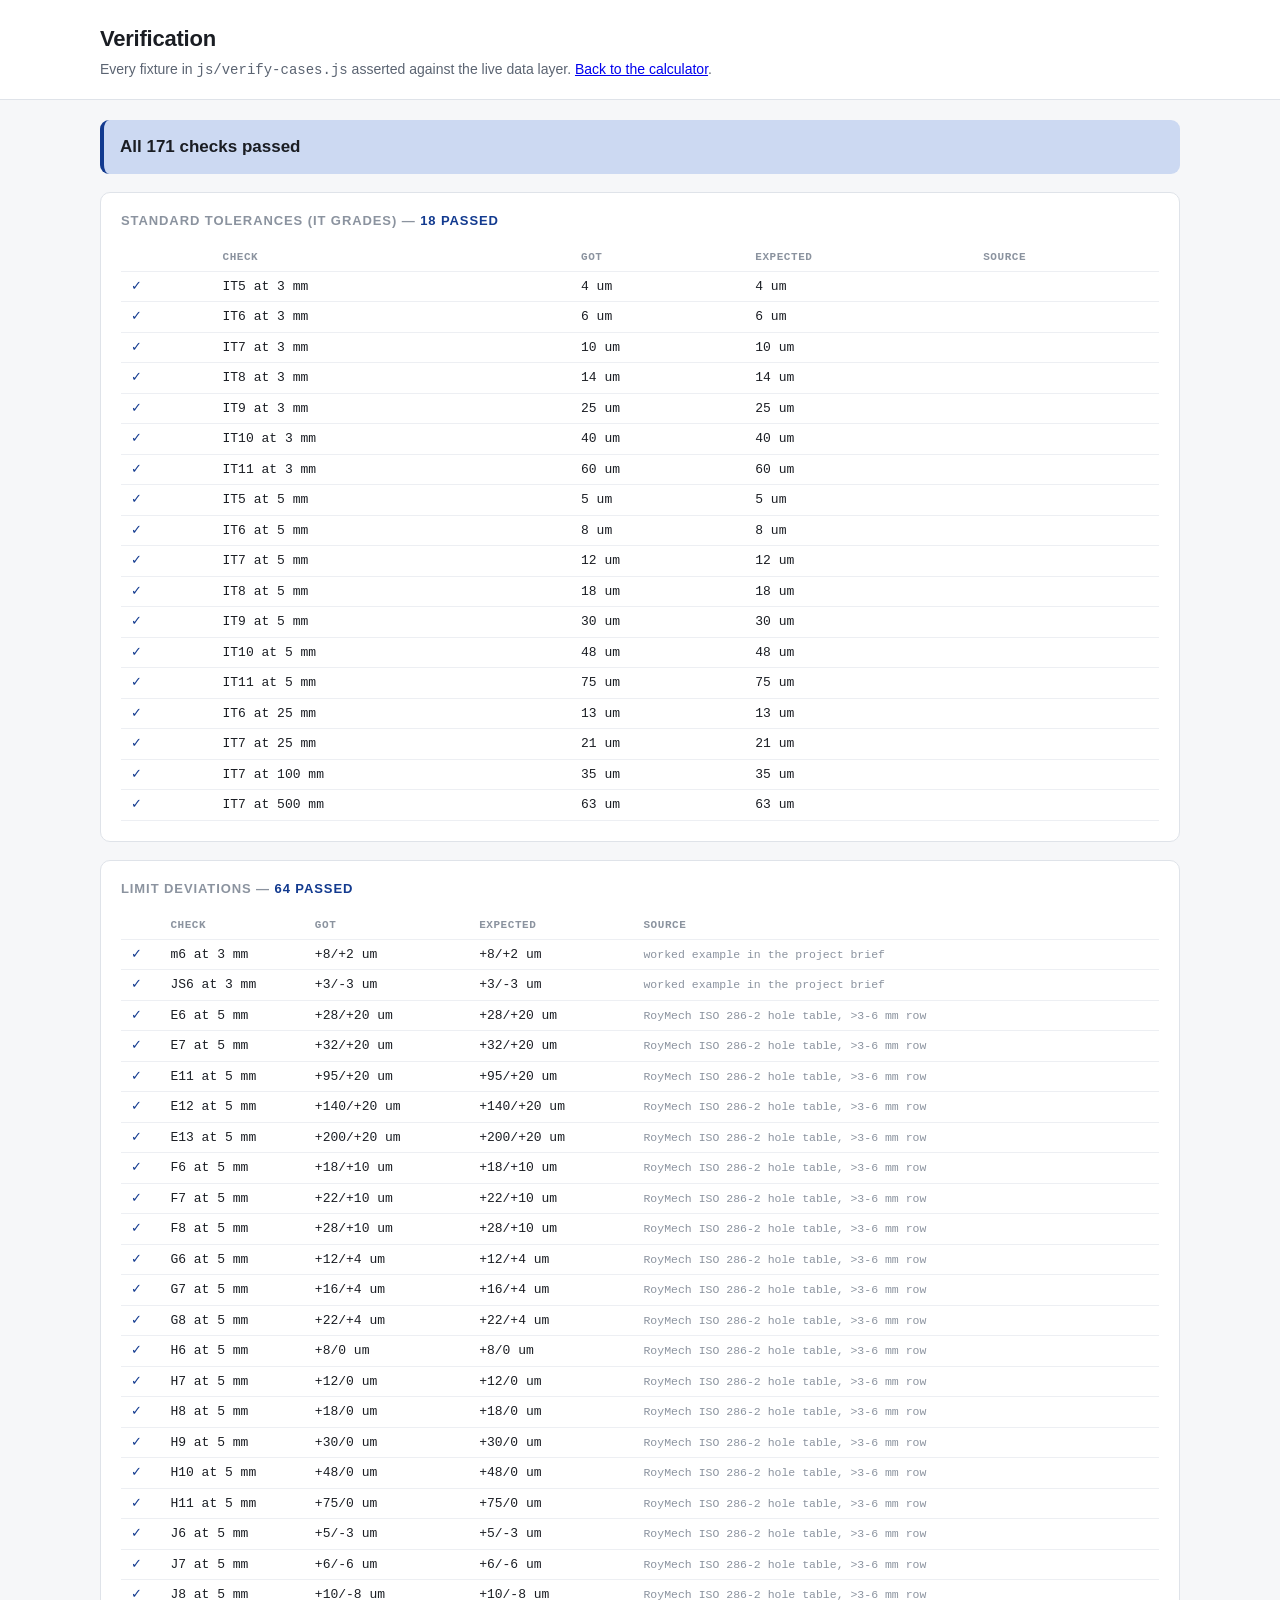
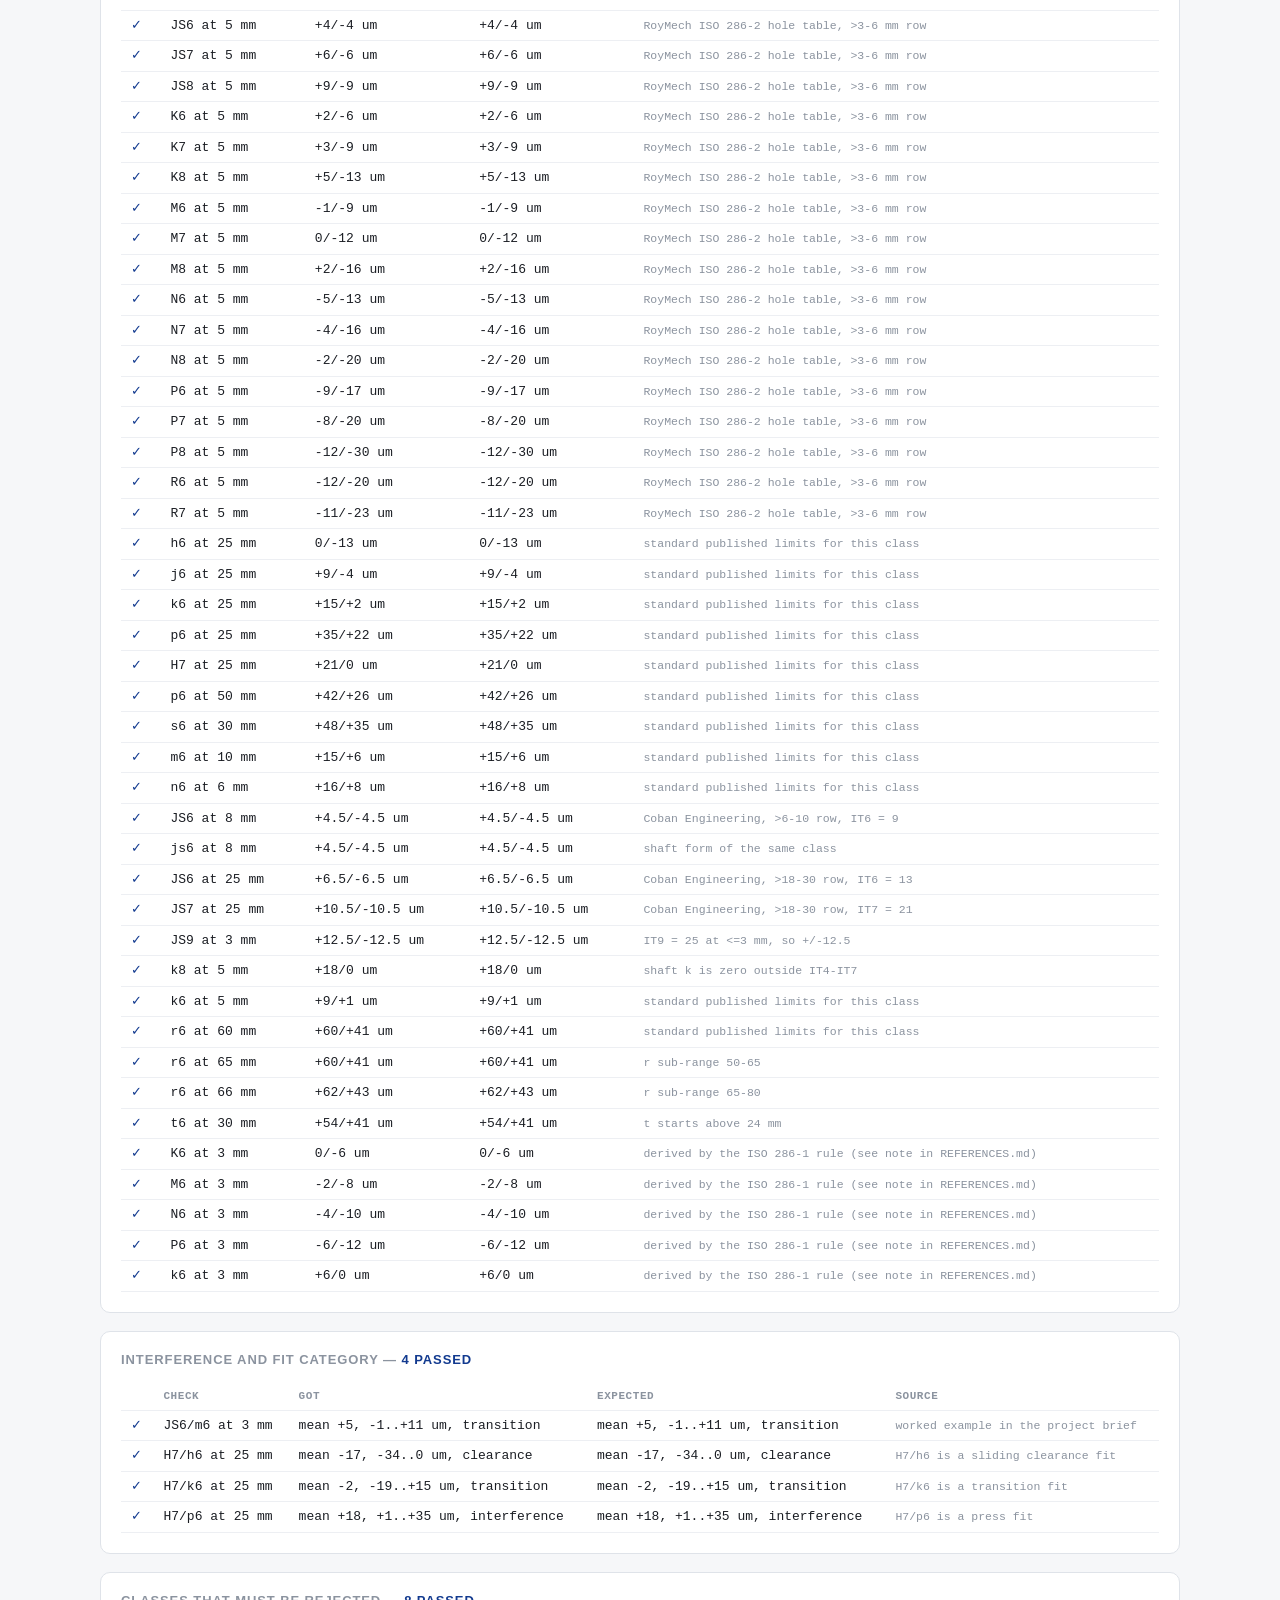
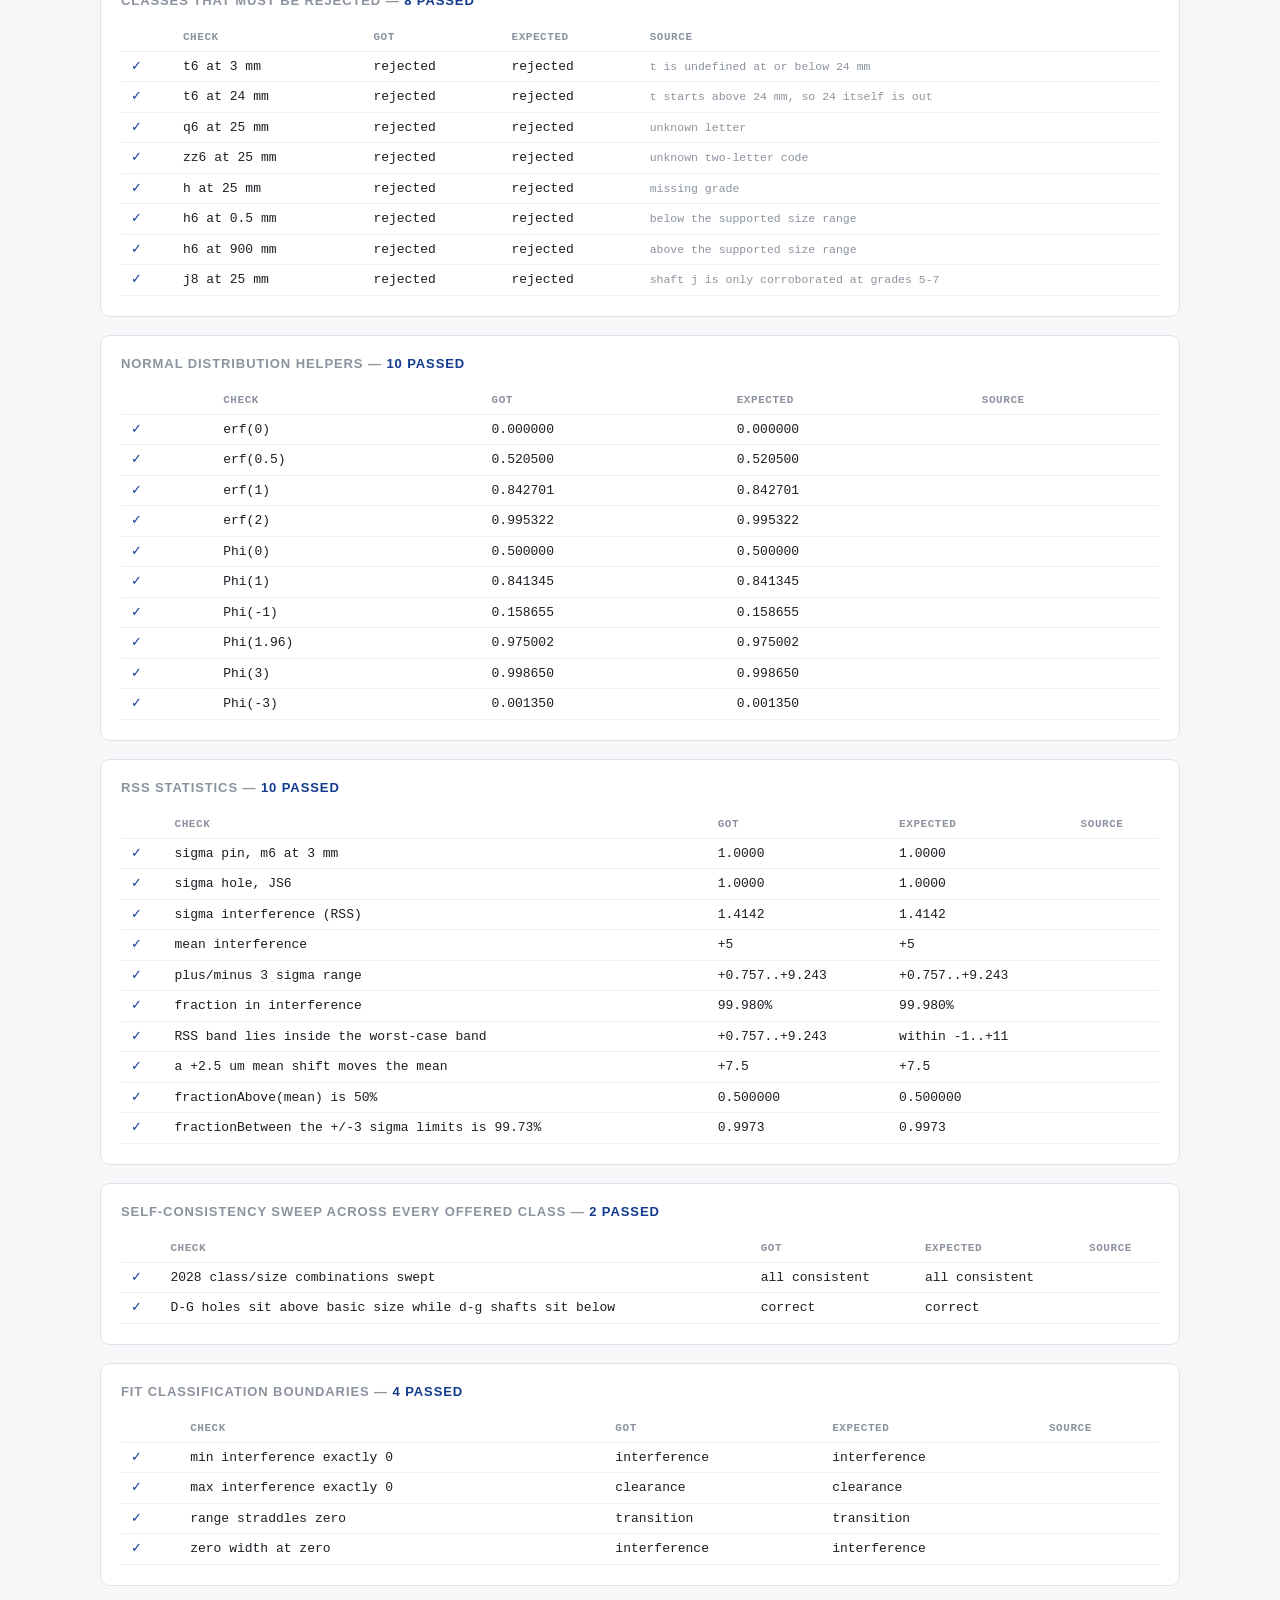
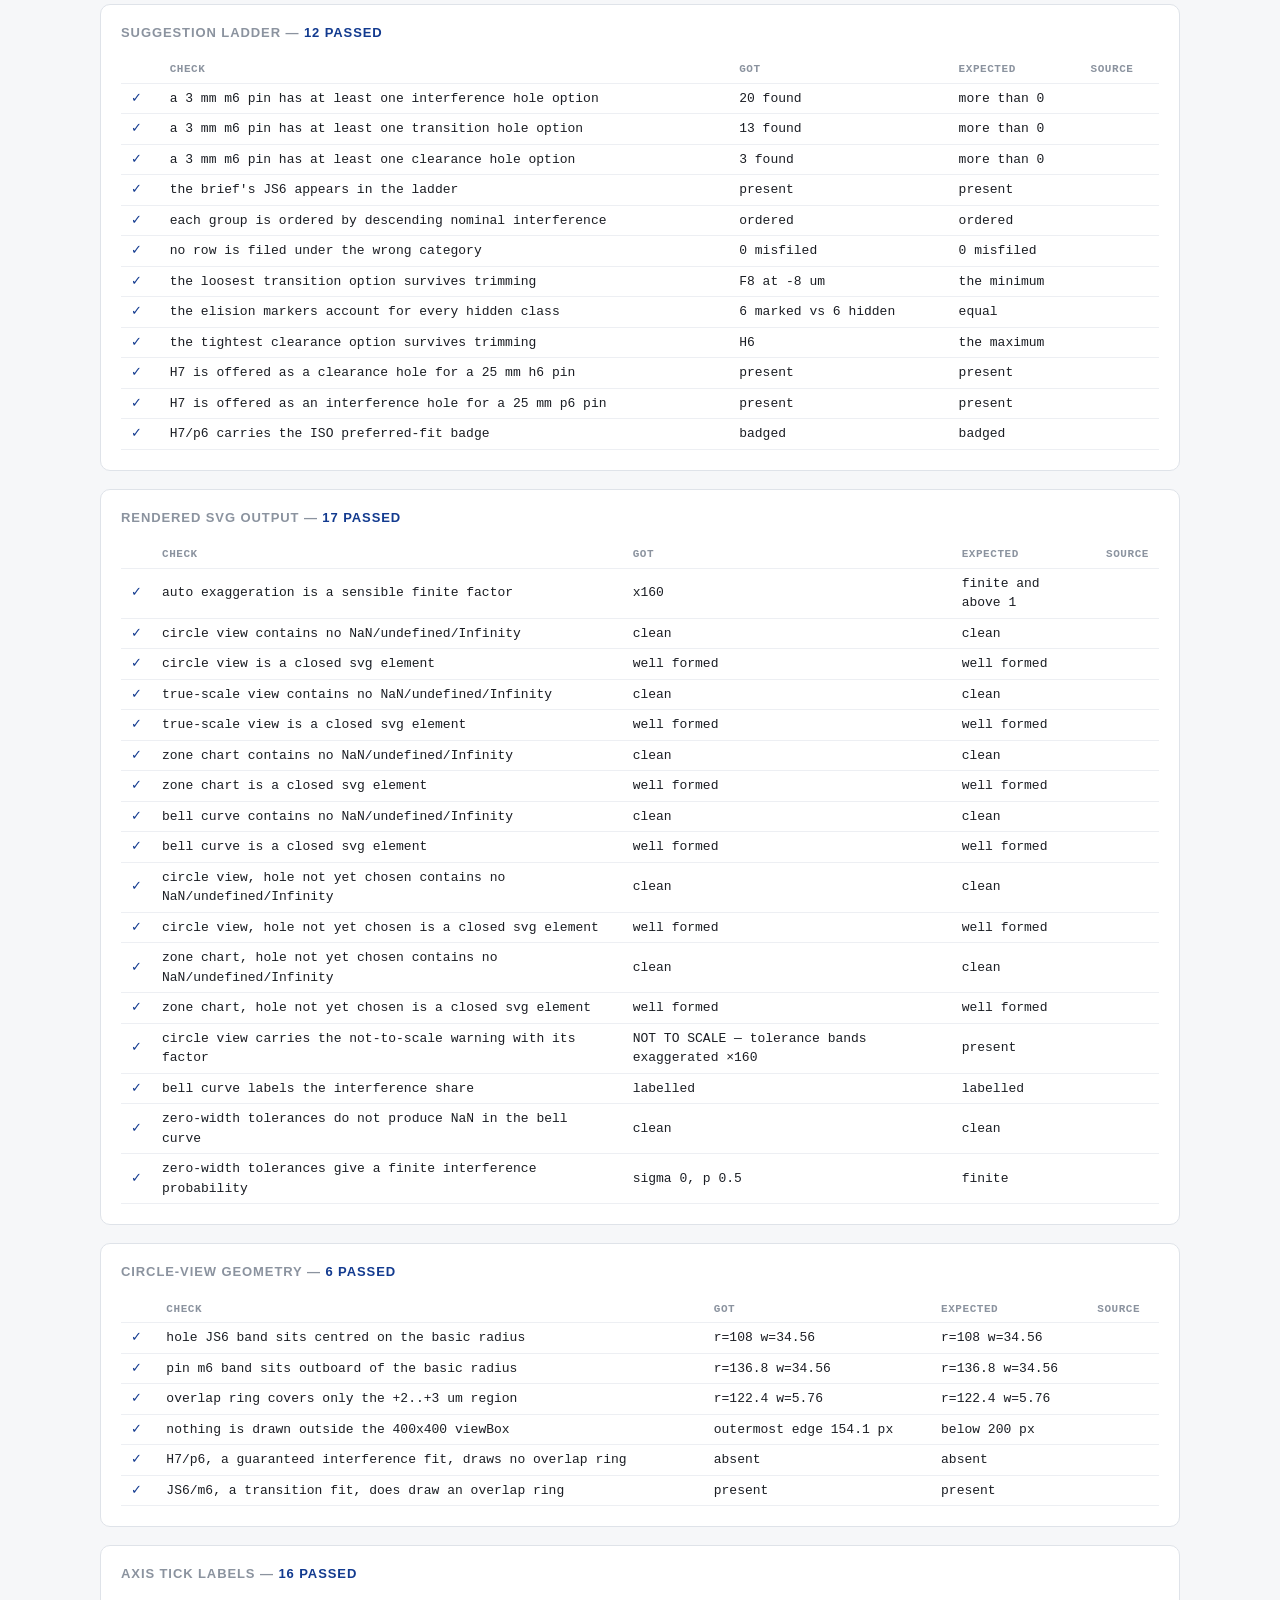
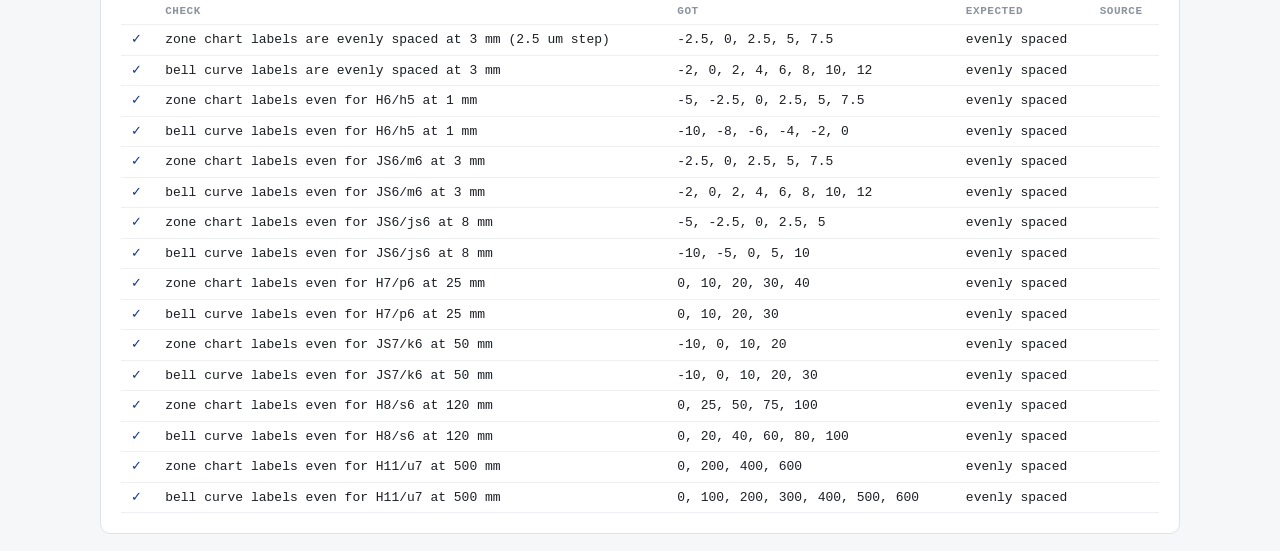
==== verify.html @ 258fe72c "Initial prototype: ISO 286 hole/pin fit calculator Enter a pin diameter and tolerance class; get a r" ====
<!doctype html>
<html lang="en">
<head>
<meta charset="utf-8">
<meta name="viewport" content="width=device-width, initial-scale=1">
<title>Verification — ISO 286 fit calculator</title>
<link rel="stylesheet" href="css/app.css">
<style>
  .res { font-family: var(--mono); font-size: 13px; border-collapse: collapse; width: 100%; }
  .res td, .res th { padding: 5px 10px; border-bottom: 1px solid var(--rule-soft); text-align: left; }
  .res th { color: var(--ink-faint); font-weight: 600; font-size: 11px;
            text-transform: uppercase; letter-spacing: .05em; }
  .ok   { color: var(--clearance); }
  .bad  { color: var(--interference); font-weight: 700; }
  .tally { font-size: 17px; font-weight: 650; padding: 14px 16px; border-radius: 9px;
           margin-bottom: 18px; }
  .tally.pass { background: var(--hole-band); border-left: 4px solid var(--hole-dark); }
  .tally.fail { background: var(--pin-band); border-left: 4px solid var(--pin-dark); }
  .src { color: var(--ink-faint); font-size: 11.5px; }
</style>
</head>
<body>
<header class="topbar"><div class="wrap">
  <h1>Verification</h1>
  <p class="tagline">Every fixture in <code>js/verify-cases.js</code> asserted against
    the live data layer. <a href="index.html">Back to the calculator</a>.</p>
</div></header>

<main class="wrap">
  <div id="tally" class="tally"></div>
  <div id="out"></div>
</main>

<script src="js/iso286.js"></script>
<script src="js/fits.js"></script>
<script src="js/suggest.js"></script>
<script src="js/viz.js"></script>
<script src="js/verify-cases.js"></script>
<script src="js/verify-run.js"></script>
<script>
(function () {
  'use strict';
  // Same suite that tools/verify.sh runs headlessly -- see js/verify-run.js.
  var result = VerifyRun.run();

  function esc(v) {
    return String(v).replace(/&/g, '&amp;').replace(/</g, '&lt;').replace(/>/g, '&gt;');
  }

  var html = '';
  result.groups.forEach(function (gr) {
    var bad = gr.rows.filter(function (r) { return !r.ok; }).length;
    html += '<section class="panel"><h2>' + esc(gr.name) + ' \u2014 ' +
      (bad ? '<span class="bad">' + bad + ' failed</span>'
           : '<span class="ok">' + gr.rows.length + ' passed</span>') + '</h2>';
    html += '<table class="res"><thead><tr><th></th><th>Check</th><th>Got</th>' +
            '<th>Expected</th><th>Source</th></tr></thead><tbody>';
    gr.rows.forEach(function (r) {
      html += '<tr><td class="' + (r.ok ? 'ok' : 'bad') + '">' + (r.ok ? '\u2713' : '\u2717') +
        '</td><td>' + esc(r.what) + '</td><td>' + esc(r.got) + '</td><td>' + esc(r.want) +
        '</td><td class="src">' + esc(r.src) + '</td></tr>';
    });
    html += '</tbody></table></section>';
  });
  document.getElementById('out').innerHTML = html;

  var t = document.getElementById('tally');
  t.className = 'tally ' + (result.fail ? 'fail' : 'pass');
  t.textContent = result.fail
    ? result.fail + ' of ' + (result.pass + result.fail) + ' checks FAILED'
    : 'All ' + result.pass + ' checks passed';
  document.title = (result.fail ? '\u2717 ' + result.fail + ' failed'
                                : '\u2713 ' + result.pass + ' passed') + ' \u2014 verification';
})();
</script>
</body>
</html>
---- css/app.css ----
/* app.css — tokens on :root, dark overrides in one place. */

:root {
  --bg: #f6f7f9;
  --panel: #ffffff;
  --ink: #1a1d23;
  --ink-soft: #5b6472;
  --ink-faint: #8b939f;
  --rule: #dfe3e9;
  --rule-soft: #edeff3;
  --accent: #1f4fa8;

  --pin-dark: #a01722;
  --pin-edge: #d64554;
  --pin-band: rgba(214, 69, 84, 0.22);
  --hole-dark: #123a8f;
  --hole-edge: #3a6ed6;
  --hole-band: rgba(58, 110, 214, 0.22);
  --overlap: rgba(122, 46, 138, 0.40);

  --interference: #a01722;
  --transition: #8a6100;
  --clearance: #123a8f;

  --mono: ui-monospace, SFMono-Regular, "SF Mono", Menlo, Consolas, monospace;
}

@media (prefers-color-scheme: dark) {
  :root {
    --bg: #14171c;
    --panel: #1c2027;
    --ink: #e8eaee;
    --ink-soft: #a3acba;
    --ink-faint: #7b8493;
    --rule: #2d333d;
    --rule-soft: #252a32;
    --accent: #7aa5f0;

    --pin-dark: #ff8b96;
    --pin-edge: #e2606f;
    --pin-band: rgba(226, 96, 111, 0.26);
    --hole-dark: #8fb4ff;
    --hole-edge: #5b8ae0;
    --hole-band: rgba(91, 138, 224, 0.26);
    --overlap: rgba(186, 122, 216, 0.42);

    --interference: #ff8b96;
    --transition: #e0b054;
    --clearance: #8fb4ff;
  }
}

* { box-sizing: border-box; }

body {
  margin: 0;
  background: var(--bg);
  color: var(--ink);
  font: 15px/1.5 -apple-system, BlinkMacSystemFont, "Segoe UI", Roboto, sans-serif;
  -webkit-font-smoothing: antialiased;
}

.wrap { max-width: 1120px; margin: 0 auto; padding: 0 20px; }

.topbar {
  background: var(--panel);
  border-bottom: 1px solid var(--rule);
  padding: 22px 0 18px;
  margin-bottom: 20px;
}
.topbar h1 { margin: 0; font-size: 22px; letter-spacing: -0.01em; }
.tagline { margin: 4px 0 0; color: var(--ink-soft); font-size: 14px; }

.panel {
  background: var(--panel);
  border: 1px solid var(--rule);
  border-radius: 10px;
  padding: 18px 20px 20px;
  margin-bottom: 18px;
}
.panel h2 {
  margin: 0 0 14px;
  font-size: 13px;
  text-transform: uppercase;
  letter-spacing: 0.07em;
  color: var(--ink-faint);
  font-weight: 600;
}

.note, .caveat {
  color: var(--ink-soft);
  font-size: 13.5px;
  margin: 0 0 14px;
}
.caveat {
  margin: 14px 0 0;
  padding: 11px 13px;
  background: var(--rule-soft);
  border-left: 3px solid var(--ink-faint);
  border-radius: 0 5px 5px 0;
}
.muted { color: var(--ink-faint); font-weight: 400; }

/* ------------------------------------------------------------------ inputs */

.input-row {
  display: flex;
  flex-wrap: wrap;
  gap: 16px;
  align-items: flex-end;
}
.field { display: flex; flex-direction: column; gap: 5px; }
.field-grow { flex: 1 1 260px; min-width: 240px; }
.field-sm .field-input input { width: 92px; }
.field-label {
  font-size: 11.5px;
  text-transform: uppercase;
  letter-spacing: 0.05em;
  color: var(--ink-faint);
  font-weight: 600;
}
.field-input {
  display: inline-flex;
  align-items: center;
  gap: 6px;
  background: var(--bg);
  border: 1px solid var(--rule);
  border-radius: 7px;
  padding: 0 9px;
}
.field-input:focus-within { border-color: var(--accent); }
.field-input input, .field-input select {
  border: 0;
  background: none;
  color: inherit;
  font: 15px/1 var(--mono);
  padding: 9px 0;
  width: 118px;
  outline: none;
}
.field-input select { width: auto; font-family: inherit; font-size: 14px; }
.unit { color: var(--ink-faint); font-size: 13px; }

.summary {
  font-family: var(--mono);
  font-size: 13.5px;
  padding: 8px 11px;
  border-radius: 7px;
  background: var(--rule-soft);
  border: 1px solid var(--rule);
  min-height: 37px;
  display: flex;
  align-items: center;
  flex-wrap: wrap;
  gap: 4px 14px;
}
.summary-pin { border-left: 3px solid var(--pin-dark); }
.summary-hole { border-left: 3px solid var(--hole-dark); }
.summary b { font-weight: 600; }

.custom { margin-top: 16px; font-size: 13.5px; }
.custom summary { cursor: pointer; color: var(--ink-soft); }
.custom-body {
  display: flex;
  flex-wrap: wrap;
  gap: 16px;
  align-items: flex-end;
  margin-top: 12px;
  padding: 14px;
  background: var(--rule-soft);
  border-radius: 8px;
}
.chk { display: flex; align-items: center; gap: 7px; font-size: 13.5px; }

.error {
  margin: 12px 0 0;
  padding: 10px 12px;
  border-radius: 7px;
  background: var(--pin-band);
  border-left: 3px solid var(--pin-edge);
  font-size: 13.5px;
}

/* ------------------------------------------------------------ suggestions */

.ladder { display: grid; gap: 16px; grid-template-columns: repeat(3, 1fr); }
@media (max-width: 900px) { .ladder { grid-template-columns: 1fr; } }

.grp { border: 1px solid var(--rule); border-radius: 9px; overflow: hidden; }
.grp-head {
  padding: 9px 12px;
  font-size: 12px;
  font-weight: 700;
  text-transform: uppercase;
  letter-spacing: 0.06em;
  border-bottom: 1px solid var(--rule);
}
.grp-interference .grp-head { color: var(--interference); background: var(--pin-band); }
.grp-transition   .grp-head { color: var(--transition);   background: rgba(190, 140, 20, 0.16); }
.grp-clearance    .grp-head { color: var(--clearance);    background: var(--hole-band); }
.grp-head .count { float: right; font-weight: 500; color: var(--ink-faint); }

.row {
  display: grid;
  grid-template-columns: auto 1fr;
  gap: 2px 10px;
  width: 100%;
  text-align: left;
  padding: 9px 12px;
  border: 0;
  border-top: 1px solid var(--rule-soft);
  background: none;
  color: inherit;
  cursor: pointer;
  font: inherit;
}
.row:first-of-type { border-top: 0; }
.row:hover { background: var(--rule-soft); }
.row.is-sel { background: var(--rule-soft); box-shadow: inset 3px 0 0 var(--accent); }
.row-cls { font-family: var(--mono); font-weight: 600; font-size: 14px; }
.row-num { font-family: var(--mono); font-size: 12.5px; color: var(--ink-soft); text-align: right; }
.row-sub { grid-column: 1 / -1; font-size: 12px; color: var(--ink-faint); font-family: var(--mono); }
.badge {
  display: inline-block;
  margin-left: 6px;
  padding: 1px 6px;
  font-size: 10px;
  font-weight: 700;
  letter-spacing: 0.04em;
  text-transform: uppercase;
  border-radius: 20px;
  background: var(--accent);
  color: var(--panel);
  vertical-align: 1px;
}
.grp-empty { padding: 14px 12px; color: var(--ink-faint); font-size: 13px; }
.grp-more { padding: 8px 12px; font-size: 12px; color: var(--ink-faint); border-top: 1px solid var(--rule-soft); }

/* ----------------------------------------------------------- selected fit */

.headline {
  margin: 16px 0 0;
  padding: 15px 17px;
  border-radius: 9px;
  background: var(--rule-soft);
  border-left: 4px solid var(--ink-faint);
}
.headline.is-interference { border-left-color: var(--interference); }
.headline.is-transition   { border-left-color: var(--transition); }
.headline.is-clearance    { border-left-color: var(--clearance); }
.headline-fit { font-size: 17px; font-weight: 650; margin: 0 0 6px; }
.headline.is-interference .headline-fit { color: var(--interference); }
.headline.is-transition   .headline-fit { color: var(--transition); }
.headline.is-clearance    .headline-fit { color: var(--clearance); }
.headline-main { margin: 0 0 6px; font-size: 15px; }
.headline-main .n { font-family: var(--mono); font-weight: 650; }
.headline-blurb { margin: 0; font-size: 13.5px; color: var(--ink-soft); }

.tables { display: flex; flex-wrap: wrap; gap: 16px; margin-top: 16px; }
table.t { border-collapse: collapse; font-size: 13.5px; flex: 1 1 300px; }
table.t caption {
  text-align: left;
  font-size: 11.5px;
  text-transform: uppercase;
  letter-spacing: 0.05em;
  color: var(--ink-faint);
  font-weight: 600;
  padding-bottom: 6px;
}
table.t th, table.t td {
  padding: 6px 10px 6px 0;
  border-bottom: 1px solid var(--rule-soft);
  text-align: left;
}
table.t th { font-weight: 500; color: var(--ink-soft); white-space: nowrap; }
table.t td { font-family: var(--mono); text-align: right; white-space: nowrap; }
table.t td.wide { text-align: left; font-family: inherit; }
table.t tr.hi td, table.t tr.hi th { font-weight: 650; color: var(--ink); }
.t-pin caption { color: var(--pin-dark); }
.t-hole caption { color: var(--hole-dark); }

/* --------------------------------------------------------- visualisations */

.viz-grid { display: grid; gap: 20px; grid-template-columns: 1fr 1fr; align-items: start; }
@media (max-width: 900px) { .viz-grid { grid-template-columns: 1fr; } }

.viz-fig { margin: 0; }
.viz-fig figcaption {
  font-size: 11.5px;
  text-transform: uppercase;
  letter-spacing: 0.05em;
  color: var(--ink-faint);
  font-weight: 600;
  margin-bottom: 10px;
}
.viz-svg { width: 100%; height: auto; display: block; color: var(--ink); }
.viz-svg-mini { width: 84px; height: 84px; display: block; color: var(--ink); }

.viz-svg text, .viz-svg-mini text { fill: currentColor; }
.viz-tick  { font: 10.5px var(--mono); fill-opacity: 0.72; }
.viz-axis  { font: 11px -apple-system, sans-serif; fill-opacity: 0.6; }
.viz-label { font: 600 12.5px var(--mono); }
.viz-sub   { font: 10.5px var(--mono); fill-opacity: 0.7; }
.viz-warn  { font: 600 10.5px -apple-system, sans-serif; fill-opacity: 0.62;
             letter-spacing: 0.04em; }
.viz-pct   { font: 700 13px -apple-system, sans-serif; }
.viz-pct-pin  { fill: var(--pin-dark); }
.viz-pct-hole { fill: var(--hole-dark); }

.legend { display: block; margin-top: 6px; font-weight: 400; text-transform: none;
          letter-spacing: 0; font-size: 11.5px; color: var(--ink-soft); }
.sw { display: inline-block; width: 11px; height: 11px; border-radius: 2px;
      vertical-align: -1px; margin: 0 3px 0 9px; }
.legend .sw:first-child { margin-left: 0; }
.sw-pin-band  { background: var(--pin-band);  border: 1px solid var(--pin-edge); }
.sw-pin-line  { background: var(--pin-dark); }
.sw-hole-band { background: var(--hole-band); border: 1px solid var(--hole-edge); }
.sw-hole-line { background: var(--hole-dark); }
.sw-overlap   { background: var(--overlap); }

.exag {
  display: flex;
  align-items: center;
  gap: 10px;
  flex-wrap: wrap;
  margin-top: 10px;
  font-size: 12.5px;
  color: var(--ink-soft);
}
.exag input[type=range] { flex: 1 1 130px; min-width: 110px; }
.exag output { font-family: var(--mono); font-size: 12.5px; min-width: 46px; }
.truescale { display: flex; align-items: center; gap: 7px; font-size: 11px;
             margin-left: auto; }

.viz-fig-wide { margin-top: 20px; }
.stats-controls { margin-bottom: 18px; }

/* ------------------------------------------------------------- references */

.refs { margin: 0; padding-left: 20px; font-size: 13.5px; color: var(--ink-soft); }
.refs li { margin-bottom: 7px; }
.refs a, .panel a { color: var(--accent); }
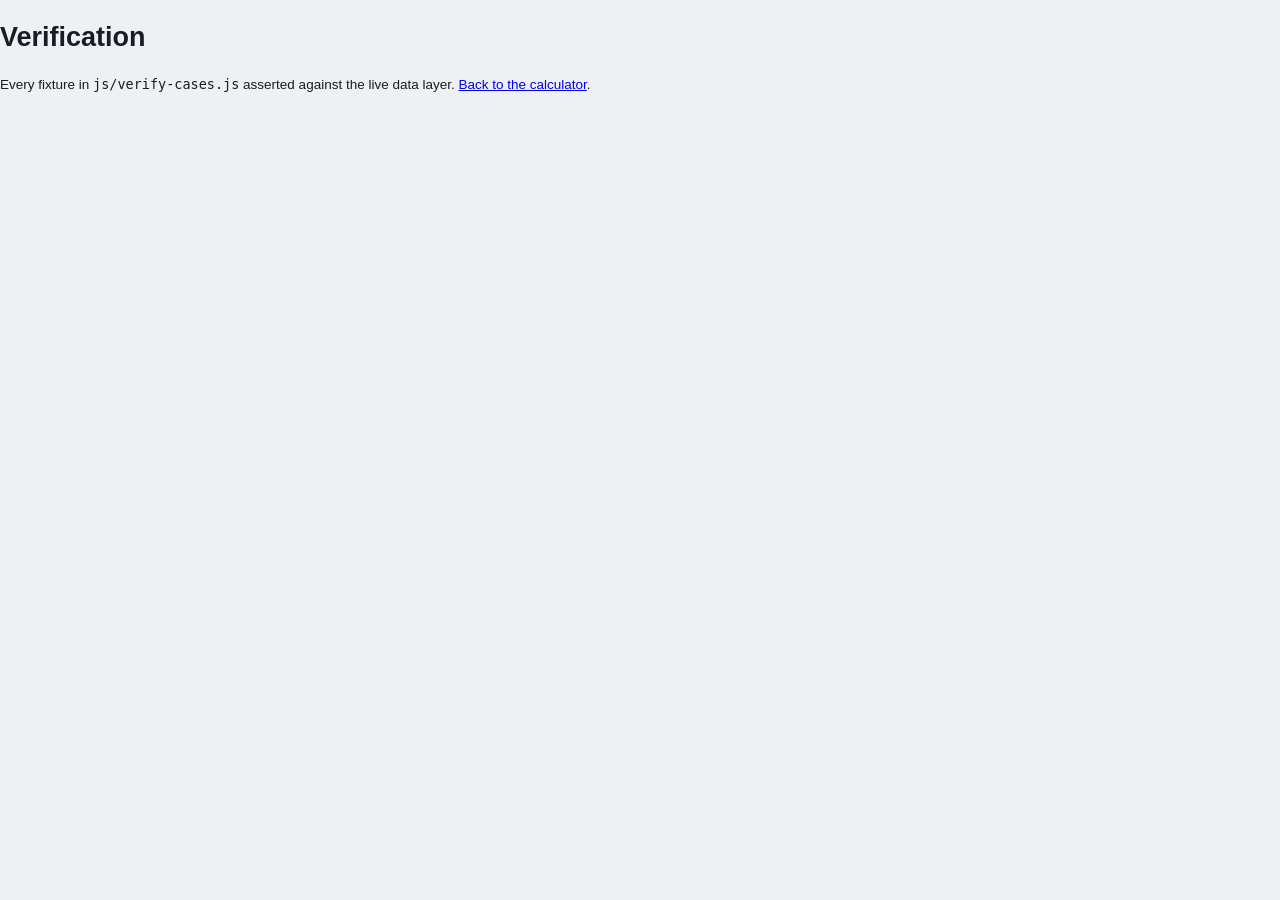
==== commit b7d720b4: "Estimate strain and press-fit forces for interference fits Where the fit interferes, the tool now es" ====
--- a/verify.html
+++ b/verify.html
@@ -35,6 +35,9 @@
 <script src="js/fits.js"></script>
 <script src="js/suggest.js"></script>
 <script src="js/viz.js"></script>
+<script src="js/materials-data.js"></script>
+<script src="js/materials.js"></script>
+<script src="js/press.js"></script>
 <script src="js/verify-cases.js"></script>
 <script src="js/verify-run.js"></script>
 <script>
--- a/css/app.css
+++ b/css/app.css
@@ -1,342 +1,495 @@
-/* app.css — tokens on :root, dark overrides in one place. */
+/* app.css — fixed-height single-screen layout. Tokens on :root, dark overrides
+   in one block. The stage never scrolls above the small-screen breakpoint; the
+   visualisation absorbs the spare height instead. */
 
 :root {
-  --bg: #f6f7f9;
+  --bg: #eef0f4;
   --panel: #ffffff;
-  --ink: #1a1d23;
+  --ink: #191c22;
   --ink-soft: #5b6472;
-  --ink-faint: #8b939f;
-  --rule: #dfe3e9;
-  --rule-soft: #edeff3;
+  --ink-faint: #8d95a1;
+  --rule: #dce0e7;
+  --rule-soft: #eef0f4;
   --accent: #1f4fa8;
 
   --pin-dark: #a01722;
   --pin-edge: #d64554;
-  --pin-band: rgba(214, 69, 84, 0.22);
+  --pin-band: rgba(214, 69, 84, 0.20);
   --hole-dark: #123a8f;
   --hole-edge: #3a6ed6;
-  --hole-band: rgba(58, 110, 214, 0.22);
+  --hole-band: rgba(58, 110, 214, 0.20);
   --overlap: rgba(122, 46, 138, 0.40);
 
-  --interference: #a01722;
-  --transition: #8a6100;
-  --clearance: #123a8f;
+  --int: #a01722;
+  --tra: #8a6100;
+  --cle: #123a8f;
+  --int-bg: rgba(160, 23, 34, 0.16);
+  --tra-bg: rgba(190, 140, 20, 0.20);
+  --cle-bg: rgba(18, 58, 143, 0.16);
 
   --mono: ui-monospace, SFMono-Regular, "SF Mono", Menlo, Consolas, monospace;
+  --r: 9px;
 }
 
 @media (prefers-color-scheme: dark) {
   :root {
-    --bg: #14171c;
-    --panel: #1c2027;
-    --ink: #e8eaee;
-    --ink-soft: #a3acba;
-    --ink-faint: #7b8493;
-    --rule: #2d333d;
-    --rule-soft: #252a32;
-    --accent: #7aa5f0;
+    --bg: #101317;
+    --panel: #1a1e25;
+    --ink: #e9ebef;
+    --ink-soft: #a4adba;
+    --ink-faint: #79828f;
+    --rule: #2b313a;
+    --rule-soft: #22272e;
+    --accent: #7fa8f2;
 
     --pin-dark: #ff8b96;
     --pin-edge: #e2606f;
-    --pin-band: rgba(226, 96, 111, 0.26);
+    --pin-band: rgba(226, 96, 111, 0.24);
     --hole-dark: #8fb4ff;
     --hole-edge: #5b8ae0;
-    --hole-band: rgba(91, 138, 224, 0.26);
+    --hole-band: rgba(91, 138, 224, 0.24);
     --overlap: rgba(186, 122, 216, 0.42);
 
-    --interference: #ff8b96;
-    --transition: #e0b054;
-    --clearance: #8fb4ff;
+    --int: #ff8b96;
+    --tra: #e0b054;
+    --cle: #8fb4ff;
+    --int-bg: rgba(255, 139, 150, 0.20);
+    --tra-bg: rgba(224, 176, 84, 0.20);
+    --cle-bg: rgba(143, 180, 255, 0.20);
   }
 }
 
 * { box-sizing: border-box; }
 
+html, body { height: 100%; }
 body {
   margin: 0;
   background: var(--bg);
   color: var(--ink);
-  font: 15px/1.5 -apple-system, BlinkMacSystemFont, "Segoe UI", Roboto, sans-serif;
+  font: 13.5px/1.45 -apple-system, BlinkMacSystemFont, "Segoe UI", Roboto, sans-serif;
   -webkit-font-smoothing: antialiased;
-}
-
-.wrap { max-width: 1120px; margin: 0 auto; padding: 0 20px; }
-
-.topbar {
+  display: grid;
+  grid-template-rows: auto minmax(0, 1fr);
+  overflow: hidden;                 /* the single-screen guarantee */
+}
+
+/* ------------------------------------------------------------------- header */
+
+.bar {
+  display: flex;
+  align-items: baseline;
+  gap: 10px;
+  padding: 9px 14px;
   background: var(--panel);
   border-bottom: 1px solid var(--rule);
-  padding: 22px 0 18px;
-  margin-bottom: 20px;
-}
-.topbar h1 { margin: 0; font-size: 22px; letter-spacing: -0.01em; }
-.tagline { margin: 4px 0 0; color: var(--ink-soft); font-size: 14px; }
-
-.panel {
+}
+.bar h1 { margin: 0; font-size: 15px; letter-spacing: -0.01em; }
+.bar-sub { color: var(--ink-faint); font-size: 12px; }
+.bar-gap { flex: 1; }
+.bar-link { color: var(--accent); font-size: 12px; text-decoration: none; }
+.bar-link:hover { text-decoration: underline; }
+.bar-err {
+  margin: 0; font-size: 12px; color: var(--panel);
+  background: var(--pin-edge); padding: 3px 9px; border-radius: 20px;
+}
+
+/* -------------------------------------------------------------------- stage */
+
+.stage {
+  display: grid;
+  grid-template-columns: 336px minmax(0, 1fr) 322px;
+  gap: 11px;
+  padding: 11px 14px 14px;
+  min-height: 0;
+}
+.col { display: grid; gap: 11px; min-height: 0; }
+/* Cards size to their content and the COLUMN carries the safety valve: if a
+   control stack ever exceeds the viewport it scrolls inside its own column
+   rather than being clipped, so the page itself still never scrolls. */
+.col-controls {
+  grid-template-rows: auto auto;
+  align-content: start;
+  overflow-y: auto; overflow-x: hidden;
+}
+.col-view { grid-template-rows: minmax(0, 1fr) auto; overflow-y: auto; overflow-x: hidden; }
+.col-press { grid-template-rows: auto minmax(0, 1fr); }
+
+.card {
+  position: relative;               /* anchors the .more overlay */
   background: var(--panel);
   border: 1px solid var(--rule);
-  border-radius: 10px;
-  padding: 18px 20px 20px;
-  margin-bottom: 18px;
-}
-.panel h2 {
-  margin: 0 0 14px;
-  font-size: 13px;
+  border-radius: var(--r);
+  padding: 10px 12px 11px;
+  min-height: 0;
+  display: flex;
+  flex-direction: column;
+}
+.card h2 {
+  display: flex;
+  align-items: center;
+  gap: 7px;
+  margin: 0 0 9px;
+  font-size: 11px;
   text-transform: uppercase;
   letter-spacing: 0.07em;
   color: var(--ink-faint);
-  font-weight: 600;
-}
-
-.note, .caveat {
-  color: var(--ink-soft);
-  font-size: 13.5px;
-  margin: 0 0 14px;
-}
-.caveat {
-  margin: 14px 0 0;
-  padding: 11px 13px;
-  background: var(--rule-soft);
-  border-left: 3px solid var(--ink-faint);
-  border-radius: 0 5px 5px 0;
-}
-.muted { color: var(--ink-faint); font-weight: 400; }
-
-/* ------------------------------------------------------------------ inputs */
-
-.input-row {
-  display: flex;
-  flex-wrap: wrap;
-  gap: 16px;
-  align-items: flex-end;
-}
-.field { display: flex; flex-direction: column; gap: 5px; }
-.field-grow { flex: 1 1 260px; min-width: 240px; }
-.field-sm .field-input input { width: 92px; }
-.field-label {
-  font-size: 11.5px;
-  text-transform: uppercase;
-  letter-spacing: 0.05em;
-  color: var(--ink-faint);
-  font-weight: 600;
-}
-.field-input {
-  display: inline-flex;
-  align-items: center;
-  gap: 6px;
-  background: var(--bg);
-  border: 1px solid var(--rule);
-  border-radius: 7px;
-  padding: 0 9px;
-}
-.field-input:focus-within { border-color: var(--accent); }
-.field-input input, .field-input select {
-  border: 0;
-  background: none;
-  color: inherit;
-  font: 15px/1 var(--mono);
-  padding: 9px 0;
-  width: 118px;
-  outline: none;
-}
-.field-input select { width: auto; font-family: inherit; font-size: 14px; }
-.unit { color: var(--ink-faint); font-size: 13px; }
-
-.summary {
+  font-weight: 650;
+}
+.card h2 b {
   font-family: var(--mono);
-  font-size: 13.5px;
-  padding: 8px 11px;
-  border-radius: 7px;
-  background: var(--rule-soft);
-  border: 1px solid var(--rule);
-  min-height: 37px;
-  display: flex;
-  align-items: center;
-  flex-wrap: wrap;
-  gap: 4px 14px;
-}
-.summary-pin { border-left: 3px solid var(--pin-dark); }
-.summary-hole { border-left: 3px solid var(--hole-dark); }
-.summary b { font-weight: 600; }
-
-.custom { margin-top: 16px; font-size: 13.5px; }
-.custom summary { cursor: pointer; color: var(--ink-soft); }
-.custom-body {
-  display: flex;
-  flex-wrap: wrap;
-  gap: 16px;
-  align-items: flex-end;
-  margin-top: 12px;
-  padding: 14px;
-  background: var(--rule-soft);
-  border-radius: 8px;
-}
-.chk { display: flex; align-items: center; gap: 7px; font-size: 13.5px; }
-
-.error {
-  margin: 12px 0 0;
-  padding: 10px 12px;
-  border-radius: 7px;
-  background: var(--pin-band);
-  border-left: 3px solid var(--pin-edge);
-  font-size: 13.5px;
-}
-
-/* ------------------------------------------------------------ suggestions */
-
-.ladder { display: grid; gap: 16px; grid-template-columns: repeat(3, 1fr); }
-@media (max-width: 900px) { .ladder { grid-template-columns: 1fr; } }
-
-.grp { border: 1px solid var(--rule); border-radius: 9px; overflow: hidden; }
-.grp-head {
-  padding: 9px 12px;
-  font-size: 12px;
-  font-weight: 700;
-  text-transform: uppercase;
-  letter-spacing: 0.06em;
-  border-bottom: 1px solid var(--rule);
-}
-.grp-interference .grp-head { color: var(--interference); background: var(--pin-band); }
-.grp-transition   .grp-head { color: var(--transition);   background: rgba(190, 140, 20, 0.16); }
-.grp-clearance    .grp-head { color: var(--clearance);    background: var(--hole-band); }
-.grp-head .count { float: right; font-weight: 500; color: var(--ink-faint); }
-
-.row {
+  font-size: 14px;
+  letter-spacing: 0;
+  text-transform: none;
+  color: var(--ink);
+}
+.dot { width: 9px; height: 9px; border-radius: 50%; flex: none; }
+.dot-pin { background: var(--pin-dark); }
+.dot-hole { background: var(--hole-dark); }
+.pref {
+  font-size: 9.5px; font-weight: 700; letter-spacing: 0.05em;
+  padding: 1px 6px; border-radius: 20px;
+  background: var(--accent); color: var(--panel);
+}
+
+/* ----------------------------------------------------------------- controls */
+
+.ctrl { display: flex; align-items: center; gap: 9px; margin-bottom: 8px; }
+.ctrl-lab {
+  width: 68px; flex: none;
+  font-size: 10.5px; text-transform: uppercase; letter-spacing: 0.05em;
+  color: var(--ink-faint); font-weight: 650;
+}
+.ctrl-in {
+  display: inline-flex; align-items: center; gap: 5px; flex: 1;
+  background: var(--bg); border: 1px solid var(--rule);
+  border-radius: 7px; padding: 0 8px;
+}
+.ctrl-in:focus-within { border-color: var(--accent); }
+.ctrl-in input {
+  border: 0; background: none; color: inherit; outline: none;
+  font: 14px/1 var(--mono); padding: 7px 0; width: 100%; min-width: 0;
+}
+.ctrl-in .u { color: var(--ink-faint); font-size: 12px; flex: none; }
+.ctrl-in-pair { gap: 0; padding: 0; background: none; border: 0; }
+.ctrl-in-pair select {
+  flex: 1; min-width: 0;
+  background: var(--bg); border: 1px solid var(--rule); color: inherit;
+  font: 14px/1 var(--mono); padding: 6px 4px; outline: none;
+}
+.ctrl-in-pair select:first-child { border-radius: 7px 0 0 7px; }
+.ctrl-in-pair select:last-child { border-radius: 0 7px 7px 0; border-left: 0; }
+.ctrl-in-pair select:focus { border-color: var(--accent); }
+
+/* ----------------------------------------------------------------- readouts */
+
+.readout {
   display: grid;
   grid-template-columns: auto 1fr;
-  gap: 2px 10px;
-  width: 100%;
-  text-align: left;
-  padding: 9px 12px;
-  border: 0;
-  border-top: 1px solid var(--rule-soft);
+  gap: 1px 10px;
+  font-family: var(--mono);
+  font-size: 12.5px;
+  margin-top: 4px;
+  padding: 8px 10px;
+  background: var(--rule-soft);
+  border-radius: 7px;
+}
+.readout .k { color: var(--ink-faint); font-size: 11px; align-self: center; }
+.readout .v { text-align: right; }
+.readout .dev { font-size: 13.5px; font-weight: 600; }
+.readout .nom { font-weight: 650; }
+.readout .sep { grid-column: 1 / -1; height: 4px; }
+
+/* ------------------------------------------------------------------ sliders */
+
+.slider { margin-bottom: 11px; }
+.slider:last-of-type { margin-bottom: 6px; }
+.slider-top {
+  display: flex; justify-content: space-between; align-items: baseline;
+  margin-bottom: 3px;
+}
+.slider-top label {
+  font-size: 10.5px; text-transform: uppercase; letter-spacing: 0.05em;
+  color: var(--ink-faint); font-weight: 650;
+}
+.slider-top output { font-family: var(--mono); font-size: 13px; font-weight: 600; }
+.slider-bot {
+  display: flex; justify-content: space-between;
+  font-size: 10px; color: var(--ink-faint); margin-top: 1px;
+}
+.slider-mid { color: var(--ink-soft); font-family: var(--mono); }
+.k-int { color: var(--int); font-weight: 600; }
+.k-cle { color: var(--cle); font-weight: 600; }
+
+input[type=range] { width: 100%; margin: 0; display: block; }
+
+/* The painted track shows which regions are interference / transition /
+   clearance before you slide into them. */
+.track-wrap { position: relative; display: block; }
+.track {
+  position: absolute; left: 0; right: 0; top: 50%;
+  height: 5px; margin-top: -2.5px; border-radius: 3px;
+  background: var(--rule); overflow: hidden; display: flex;
+}
+.track i { display: block; height: 100%; }
+.track .b-interference { background: var(--int); opacity: 0.55; }
+.track .b-transition   { background: var(--tra); opacity: 0.55; }
+.track .b-clearance    { background: var(--cle); opacity: 0.55; }
+.track-wrap input[type=range] {
+  position: relative;
   background: none;
-  color: inherit;
-  cursor: pointer;
-  font: inherit;
-}
-.row:first-of-type { border-top: 0; }
-.row:hover { background: var(--rule-soft); }
-.row.is-sel { background: var(--rule-soft); box-shadow: inset 3px 0 0 var(--accent); }
-.row-cls { font-family: var(--mono); font-weight: 600; font-size: 14px; }
-.row-num { font-family: var(--mono); font-size: 12.5px; color: var(--ink-soft); text-align: right; }
-.row-sub { grid-column: 1 / -1; font-size: 12px; color: var(--ink-faint); font-family: var(--mono); }
-.badge {
-  display: inline-block;
-  margin-left: 6px;
-  padding: 1px 6px;
-  font-size: 10px;
-  font-weight: 700;
-  letter-spacing: 0.04em;
-  text-transform: uppercase;
-  border-radius: 20px;
-  background: var(--accent);
-  color: var(--panel);
-  vertical-align: 1px;
-}
-.grp-empty { padding: 14px 12px; color: var(--ink-faint); font-size: 13px; }
-.grp-more { padding: 8px 12px; font-size: 12px; color: var(--ink-faint); border-top: 1px solid var(--rule-soft); }
-
-/* ----------------------------------------------------------- selected fit */
-
-.headline {
-  margin: 16px 0 0;
-  padding: 15px 17px;
-  border-radius: 9px;
-  background: var(--rule-soft);
-  border-left: 4px solid var(--ink-faint);
-}
-.headline.is-interference { border-left-color: var(--interference); }
-.headline.is-transition   { border-left-color: var(--transition); }
-.headline.is-clearance    { border-left-color: var(--clearance); }
-.headline-fit { font-size: 17px; font-weight: 650; margin: 0 0 6px; }
-.headline.is-interference .headline-fit { color: var(--interference); }
-.headline.is-transition   .headline-fit { color: var(--transition); }
-.headline.is-clearance    .headline-fit { color: var(--clearance); }
-.headline-main { margin: 0 0 6px; font-size: 15px; }
-.headline-main .n { font-family: var(--mono); font-weight: 650; }
-.headline-blurb { margin: 0; font-size: 13.5px; color: var(--ink-soft); }
-
-.tables { display: flex; flex-wrap: wrap; gap: 16px; margin-top: 16px; }
-table.t { border-collapse: collapse; font-size: 13.5px; flex: 1 1 300px; }
-table.t caption {
-  text-align: left;
-  font-size: 11.5px;
-  text-transform: uppercase;
-  letter-spacing: 0.05em;
-  color: var(--ink-faint);
-  font-weight: 600;
-  padding-bottom: 6px;
-}
-table.t th, table.t td {
-  padding: 6px 10px 6px 0;
-  border-bottom: 1px solid var(--rule-soft);
-  text-align: left;
-}
-table.t th { font-weight: 500; color: var(--ink-soft); white-space: nowrap; }
-table.t td { font-family: var(--mono); text-align: right; white-space: nowrap; }
-table.t td.wide { text-align: left; font-family: inherit; }
-table.t tr.hi td, table.t tr.hi th { font-weight: 650; color: var(--ink); }
-.t-pin caption { color: var(--pin-dark); }
-.t-hole caption { color: var(--hole-dark); }
-
-/* --------------------------------------------------------- visualisations */
-
-.viz-grid { display: grid; gap: 20px; grid-template-columns: 1fr 1fr; align-items: start; }
-@media (max-width: 900px) { .viz-grid { grid-template-columns: 1fr; } }
-
-.viz-fig { margin: 0; }
-.viz-fig figcaption {
-  font-size: 11.5px;
-  text-transform: uppercase;
-  letter-spacing: 0.05em;
-  color: var(--ink-faint);
-  font-weight: 600;
-  margin-bottom: 10px;
-}
-.viz-svg { width: 100%; height: auto; display: block; color: var(--ink); }
-.viz-svg-mini { width: 84px; height: 84px; display: block; color: var(--ink); }
-
+  -webkit-appearance: none;
+  appearance: none;
+}
+.track-wrap input[type=range]::-webkit-slider-runnable-track { background: none; }
+.track-wrap input[type=range]::-webkit-slider-thumb {
+  -webkit-appearance: none;
+  width: 15px; height: 15px; border-radius: 50%;
+  background: var(--panel); border: 2px solid var(--ink);
+  margin-top: -5px;
+}
+
+.hint {
+  margin: 5px 0 0; font-size: 11px; color: var(--tra);
+  background: var(--tra-bg); padding: 4px 8px; border-radius: 6px;
+}
+
+/* -------------------------------------------------------- expandable "more" */
+
+.more { margin-top: auto; padding-top: 7px; }
+.more > summary {
+  cursor: pointer; font-size: 11px; color: var(--accent);
+  list-style: none; width: fit-content;
+}
+.more > summary::-webkit-details-marker { display: none; }
+.more > summary::before { content: '▸ '; }
+.more[open] > summary::before { content: '▾ '; }
+/* Overlay rather than inline, so opening a panel never grows the layout and
+   breaks the no-scroll guarantee. */
+.more[open] > .more-body {
+  position: absolute;
+  left: 10px; right: 10px; bottom: 30px;
+  z-index: 20;
+  max-height: 62vh; overflow: auto;
+  background: var(--panel);
+  border: 1px solid var(--rule);
+  border-radius: 8px;
+  box-shadow: 0 10px 30px rgba(0, 0, 0, 0.18);
+  padding: 11px 13px;
+  font-size: 12px;
+}
+.more-up[open] > .more-body { bottom: 30px; }
+.more-body hr { border: 0; border-top: 1px solid var(--rule-soft); margin: 9px 0; }
+.fine { color: var(--ink-soft); font-size: 11.5px; margin: 7px 0 0; }
+.chk { display: flex; align-items: center; gap: 6px; font-size: 12px; }
+.custom-pair { display: flex; gap: 10px; margin-top: 7px; font-size: 11.5px; }
+.custom-pair input { width: 62px; font: 12.5px var(--mono); }
+
+table.mini { border-collapse: collapse; width: 100%; font-size: 12px; }
+table.mini th, table.mini td {
+  padding: 3px 0; border-bottom: 1px solid var(--rule-soft); text-align: left;
+}
+table.mini th { font-weight: 400; color: var(--ink-soft); }
+table.mini td { font-family: var(--mono); text-align: right; }
+
+/* ------------------------------------------------------------ visualisation */
+
+.card-viz { min-height: 0; }
+.seg { margin-left: auto; display: inline-flex; border-radius: 6px; overflow: hidden;
+       border: 1px solid var(--rule); }
+.seg button {
+  border: 0; background: var(--bg); color: var(--ink-soft);
+  font: 10.5px -apple-system, sans-serif; letter-spacing: 0.04em;
+  text-transform: uppercase; font-weight: 650;
+  padding: 4px 9px; cursor: pointer;
+}
+.seg button + button { border-left: 1px solid var(--rule); }
+.seg button.on { background: var(--accent); color: #fff; }
+
+/* Absorbs the spare height, but never collapses to unusable. */
+.viz-host { flex: 1; min-height: 190px; display: flex; align-items: center;
+            justify-content: center; }
+.viz-svg { width: 100%; height: 100%; max-height: 100%; display: block;
+           color: var(--ink); }
+.viz-svg-mini { width: 40px; height: 40px; display: block; color: var(--ink); }
 .viz-svg text, .viz-svg-mini text { fill: currentColor; }
-.viz-tick  { font: 10.5px var(--mono); fill-opacity: 0.72; }
-.viz-axis  { font: 11px -apple-system, sans-serif; fill-opacity: 0.6; }
-.viz-label { font: 600 12.5px var(--mono); }
-.viz-sub   { font: 10.5px var(--mono); fill-opacity: 0.7; }
-.viz-warn  { font: 600 10.5px -apple-system, sans-serif; fill-opacity: 0.62;
+.viz-tick  { font: 10px var(--mono); fill-opacity: 0.72; }
+.viz-axis  { font: 10.5px -apple-system, sans-serif; fill-opacity: 0.6; }
+.viz-label { font: 650 12px var(--mono); }
+.viz-sub   { font: 10px var(--mono); fill-opacity: 0.7; }
+.viz-warn  { font: 650 10px -apple-system, sans-serif; fill-opacity: 0.62;
              letter-spacing: 0.04em; }
-.viz-pct   { font: 700 13px -apple-system, sans-serif; }
+.viz-pct   { font: 700 12.5px -apple-system, sans-serif; }
 .viz-pct-pin  { fill: var(--pin-dark); }
 .viz-pct-hole { fill: var(--hole-dark); }
 
-.legend { display: block; margin-top: 6px; font-weight: 400; text-transform: none;
-          letter-spacing: 0; font-size: 11.5px; color: var(--ink-soft); }
-.sw { display: inline-block; width: 11px; height: 11px; border-radius: 2px;
-      vertical-align: -1px; margin: 0 3px 0 9px; }
-.legend .sw:first-child { margin-left: 0; }
+.viz-foot { display: flex; align-items: center; gap: 8px; font-size: 11px;
+            color: var(--ink-soft); margin-top: 6px; }
+.viz-foot input[type=range] { flex: 1; min-width: 60px; }
+.viz-foot output { font-family: var(--mono); font-size: 11.5px; min-width: 40px; }
+.ts { display: flex; align-items: center; gap: 5px; }
+
+.legend { display: flex; flex-wrap: wrap; gap: 3px 11px; margin-top: 6px;
+          font-size: 10.5px; color: var(--ink-soft); }
+.legend span { display: inline-flex; align-items: center; gap: 4px; }
+.sw { width: 10px; height: 10px; border-radius: 2px; flex: none; }
 .sw-pin-band  { background: var(--pin-band);  border: 1px solid var(--pin-edge); }
 .sw-pin-line  { background: var(--pin-dark); }
 .sw-hole-band { background: var(--hole-band); border: 1px solid var(--hole-edge); }
 .sw-hole-line { background: var(--hole-dark); }
 .sw-overlap   { background: var(--overlap); }
 
-.exag {
-  display: flex;
-  align-items: center;
-  gap: 10px;
-  flex-wrap: wrap;
-  margin-top: 10px;
-  font-size: 12.5px;
-  color: var(--ink-soft);
-}
-.exag input[type=range] { flex: 1 1 130px; min-width: 110px; }
-.exag output { font-family: var(--mono); font-size: 12.5px; min-width: 46px; }
-.truescale { display: flex; align-items: center; gap: 7px; font-size: 11px;
-             margin-left: auto; }
-
-.viz-fig-wide { margin-top: 20px; }
-.stats-controls { margin-bottom: 18px; }
-
-/* ------------------------------------------------------------- references */
-
-.refs { margin: 0; padding-left: 20px; font-size: 13.5px; color: var(--ink-soft); }
-.refs li { margin-bottom: 7px; }
-.refs a, .panel a { color: var(--accent); }
+/* ---------------------------------------------------------------- fit strip */
+
+.card-fit { padding-bottom: 9px; }
+.fit-line { display: flex; align-items: baseline; gap: 10px; margin-bottom: 4px; }
+.fit-badge {
+  font-size: 11px; font-weight: 700; letter-spacing: 0.05em; text-transform: uppercase;
+  padding: 3px 9px; border-radius: 20px; flex: none;
+}
+.fit-badge.is-interference { color: var(--int); background: var(--int-bg); }
+.fit-badge.is-transition   { color: var(--tra); background: var(--tra-bg); }
+.fit-badge.is-clearance    { color: var(--cle); background: var(--cle-bg); }
+.fit-num { font-size: 13.5px; }
+.fit-num .n { font-family: var(--mono); font-weight: 650; }
+.fit-gap { flex: 1; }
+.fit-rss { font-size: 12.5px; color: var(--ink-soft); font-family: var(--mono); }
+/* Sized from the SVG aspect ratio rather than a fixed height, so the curve
+   fills the card width instead of letterboxing inside it. */
+.bell-host { min-height: 0; }
+.bell-host .viz-svg { width: 100%; height: auto; }
+
+/* ------------------------------------------------------------ press fit panel */
+
+/* A select on its own needs the same frame the number inputs get, but without the
+   two-up borders that .ctrl-in-pair applies. */
+.ctrl-in-sel { padding: 0; }
+.ctrl-in-sel select {
+  flex: 1; min-width: 0;
+  background: var(--bg); border: 1px solid var(--rule); border-radius: 7px;
+  color: inherit; font: 12.5px/1 -apple-system, BlinkMacSystemFont, sans-serif;
+  padding: 7px 5px; outline: none;
+}
+.ctrl-in-sel select:focus { border-color: var(--accent); }
+
+/* Geometry overrides: a 2x2 grid of small labelled numbers. */
+.geo {
+  display: grid;
+  grid-template-columns: 1fr 1fr;
+  gap: 5px 8px;
+  margin-top: 3px;
+}
+/* Caption above, input below, unit tucked inside the input's right edge -- which
+   keeps all four fields the same width regardless of whether they carry a unit. */
+.geo label { display: block; position: relative; }
+.geo label > span {
+  display: block; margin-bottom: 2px;
+  font-size: 10px; text-transform: uppercase; letter-spacing: 0.04em;
+  color: var(--ink-faint); font-weight: 650;
+  white-space: nowrap; overflow: hidden; text-overflow: ellipsis;
+}
+.geo input {
+  background: var(--bg); border: 1px solid var(--rule); border-radius: 6px;
+  color: inherit; font: 12.5px/1 var(--mono);
+  padding: 5px 24px 5px 6px; width: 100%; min-width: 0; outline: none;
+}
+.geo input:focus { border-color: var(--accent); }
+.geo label > i {
+  position: absolute; right: 6px; bottom: 6px;
+  font-style: normal; font-size: 10.5px; color: var(--ink-faint);
+  pointer-events: none;
+}
+.geo-note {
+  margin: 7px 0 0; font-size: 10.5px; color: var(--ink-soft);
+  font-family: var(--mono);
+}
+
+/* Sigma-range spinner in the results heading. */
+.sig {
+  margin-left: auto; display: inline-flex; align-items: center; gap: 1px;
+  font-family: var(--mono); font-size: 12px; letter-spacing: 0;
+  text-transform: none; color: var(--ink-soft);
+}
+.sig input {
+  width: 40px; background: var(--bg); border: 1px solid var(--rule);
+  border-radius: 5px; color: inherit; font: 12px var(--mono);
+  padding: 2px 4px; outline: none; text-align: right;
+}
+.sig input:focus { border-color: var(--accent); }
+
+/* The results table is a fixed number of rows, but the two warning paragraphs are
+   conditional. Let the results area scroll inside the card rather than overflow it,
+   so a warning appearing can never break the no-scroll guarantee. */
+.card-press-out { min-height: 0; }
+.card-press-out > #pressOut { flex: 1; min-height: 0; overflow-y: auto; }
+
+/* The results table: one label column plus the low / nominal / high sigma cases. */
+table.press {
+  border-collapse: collapse; width: 100%;
+  font-size: 12px; table-layout: fixed;
+}
+table.press th, table.press td {
+  padding: 2.5px 0; border-bottom: 1px solid var(--rule-soft);
+}
+table.press thead th {
+  font-size: 9.5px; text-transform: uppercase; letter-spacing: 0.05em;
+  color: var(--ink-faint); font-weight: 650; text-align: right;
+  padding-bottom: 4px;
+}
+table.press thead th:first-child { text-align: left; }
+table.press tbody th {
+  font-weight: 400; color: var(--ink-soft); text-align: left;
+  font-size: 11.5px;
+}
+table.press td {
+  font-family: var(--mono); text-align: right; font-size: 12px;
+}
+/* The nominal column is the answer; the sigma columns are context. */
+table.press .c-nom { font-weight: 650; color: var(--ink); }
+table.press .c-off { color: var(--ink-soft); }
+table.press .u { color: var(--ink-faint); font-size: 10px; padding-left: 4px;
+                 width: 34px; text-align: left; font-family: var(--mono); }
+
+/* Section dividers naming which part the following rows belong to. */
+table.press tr.part th {
+  padding-top: 7px; font-size: 9.5px; text-transform: uppercase;
+  letter-spacing: 0.06em; font-weight: 700; border-bottom-color: var(--rule);
+}
+table.press tr.part.is-pin th { color: var(--pin-dark); }
+table.press tr.part.is-hole th { color: var(--hole-dark); }
+table.press tr.hi td { color: var(--int); font-weight: 650; }
+
+.press-none {
+  font-size: 12px; color: var(--ink-soft);
+  background: var(--cle-bg); border-radius: 7px; padding: 9px 11px;
+}
+.press-none b { color: var(--cle); }
+.press-warn {
+  margin: 8px 0 0; font-size: 11px; color: var(--int);
+  background: var(--int-bg); padding: 5px 8px; border-radius: 6px;
+}
+.press-foot {
+  margin: 8px 0 0; font-size: 11px; color: var(--ink-soft);
+  display: flex; justify-content: space-between; gap: 8px;
+}
+.press-foot span { font-family: var(--mono); }
+
+/* -------------------------------------------------- small screens: allow scroll */
+
+/* The three-column single-screen layout needs the width for it. Below that the
+   page scrolls rather than crushing a panel of numbers into illegibility. */
+@media (max-width: 1240px), (max-height: 660px) {
+  body { overflow: auto; grid-template-rows: auto auto; height: auto; }
+  .stage { grid-template-columns: 336px minmax(0, 1fr); }
+  .col-controls, .col-view, .col-press { grid-template-rows: auto auto; }
+  /* The press column drops below and lays its two cards out side by side. */
+  .col-press { grid-column: 1 / -1; grid-template-columns: 1fr 1fr;
+               grid-template-rows: auto; align-items: start; }
+  .viz-host { min-height: 300px; }
+}
+
+@media (max-width: 940px) {
+  .stage { grid-template-columns: 1fr; }
+  .col-press { grid-template-columns: 1fr; }
+  .more[open] > .more-body { position: static; max-height: none; box-shadow: none;
+                             left: auto; right: auto; bottom: auto; }
+}
